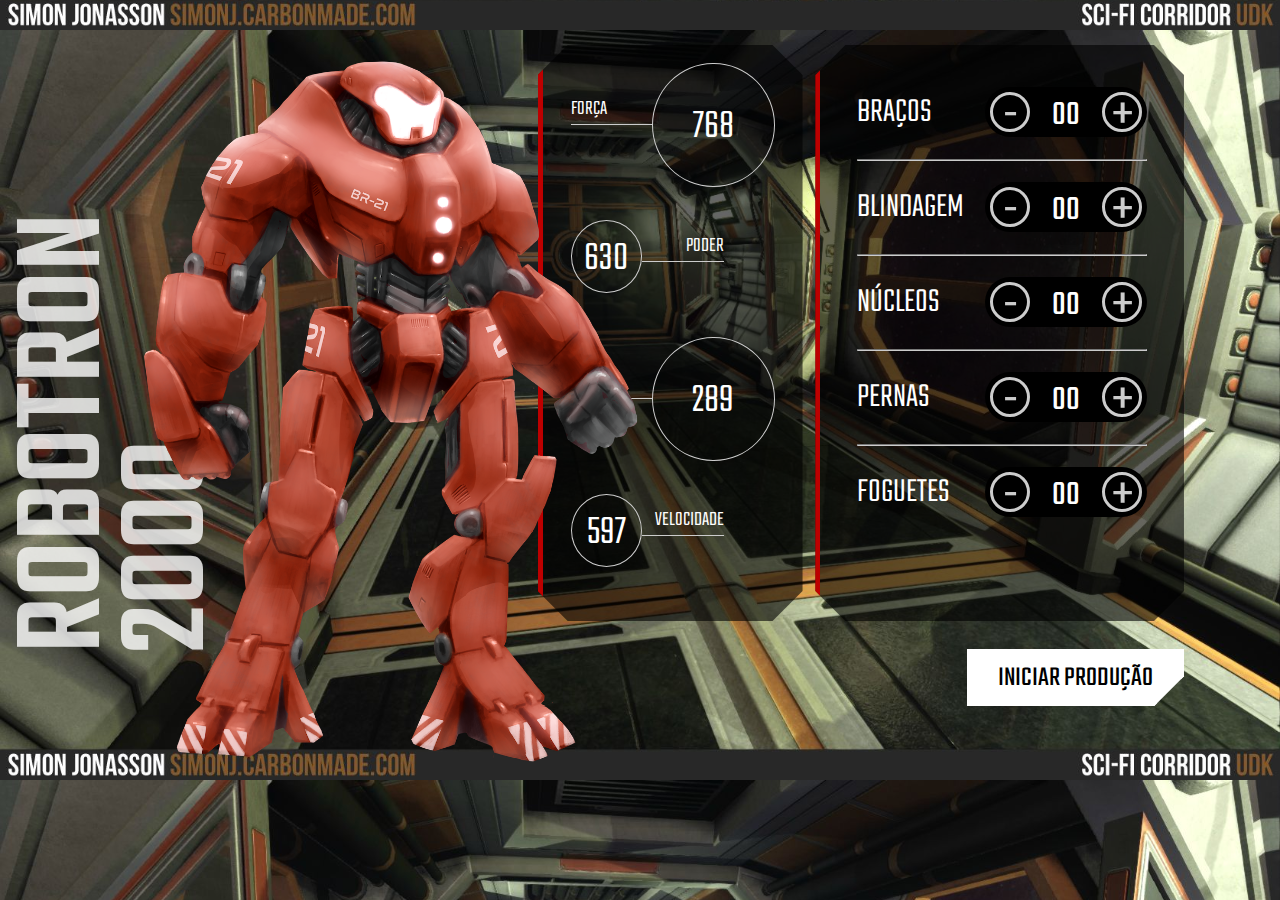
==== index.html @ 1e14768a "Aula 03.4" ====
<!DOCTYPE html>
<html lang="pt-br">
<head>
    <meta charset="UTF-8">
    <meta http-equiv="X-UA-Compatible" content="IE=edge">
    <meta name="viewport" content="width=device-width, initial-scale=1.0">
    <link rel="shortcut icon" type="image/jpg" href="img/favicon.ico"/>
    <title>Robotron 2000</title>

    <link rel="stylesheet" href="css/style.css">
    <link rel="preconnect" href="https://fonts.googleapis.com">
    <link rel="preconnect" href="https://fonts.gstatic.com" crossorigin>
    <link href="https://fonts.googleapis.com/css2?family=Teko:wght@300;500&display=swap" rel="stylesheet"> 
</head>
<body>
    <main>
        <section class="robotron">
            <img class="robo" src="img/Robotron 2000 - Vermelho/Robotron 2000 - Vermelho.png" alt="Robotron" id="robotron">
            <figcaption class="titulo">ROBOTRON <br>2000</figcaption>
        </section>

        <section class="box estatisticas">
            <div class="estatistica">
                <p class="estatistica-titulo">Força</p>
                <div class="estatistica-valor">
                    <p class="estatistica-numero">768</p>
                </div>
            </div>
            <div class="estatistica">
                <p class="estatistica-titulo">Poder</p>
                <div class="estatistica-valor">
                    <p class="estatistica-numero">630</p>
                </div>
            </div>
            <div class="estatistica">
                <p class="estatistica-titulo">Energia</p>
                <div class="estatistica-valor">
                    <p class="estatistica-numero">289</p>
                </div>
            </div>
            <div class="estatistica">
                <p class="estatistica-titulo">Velocidade</p>
                <div class="estatistica-valor">
                    <p class="estatistica-numero">597</p>
                </div>
            </div>
        </section>

        <section class="equipamentos">
            <form action="" class="montador">
                <div class="box montador-conteudo">
                    <div class="peca">
                        <label for="" class="peca-titulo">Braços</label>
                        <div class="controle">
                            <buttom class="controle-ajuste subtrair">-</buttom>
                            <input type="text" class="controle-contador" value="00" id="braco">
                            <buttom class="controle-ajuste somar">+</buttom>
                        </div>
                    </div>
                    <hr class="linha">
                    <div class="peca">
                        <label for="" class="peca-titulo">Blindagem</label>
                        <div class="controle">
                            <buttom class="controle-ajuste subtrair">-</buttom>
                            <input type="text" class="controle-contador" value="00">
                            <buttom class="controle-ajuste somar">+</buttom>
                        </div>
                    </div>
                    <hr class="linha">
                    <div class="peca">
                        <label for="" class="peca-titulo">Núcleos</label>
                        <div class="controle">
                            <buttom class="controle-ajuste subtrair">-</buttom>
                            <input type="text" class="controle-contador" value="00">
                            <buttom class="controle-ajuste somar">+</buttom>
                        </div>
                    </div>
                    <hr class="linha">
                    <div class="peca">
                        <label for="" class="peca-titulo">Pernas</label>
                        <div class="controle">
                            <buttom class="controle-ajuste subtrair">-</buttom>
                            <input type="text" class="controle-contador" value="00">
                            <buttom class="controle-ajuste somar">+</buttom>
                        </div>
                    </div>
                    <hr class="linha">
                    <div class="peca">
                        <label for="" class="peca-titulo">Foguetes</label>
                        <div class="controle">
                            <buttom class="controle-ajuste subtrair">-</buttom>
                            <input type="text" class="controle-contador" value="00">
                            <buttom class="controle-ajuste somar">+</buttom>
                        </div>
                    </div>
                </div>
                <input type="submit" value="Iniciar produção" class="producao" id="producao">
            </form>
        </section>
    </main>
</body>
<script src="js/script.js"></script>
</html>
---- css/style.css ----
:root {
    --main-cinza: #CCCCCC;
    --main-branco: #FFFFFF;
    --main-preto: #000000;
    --main-vermelho: #bd0000;
}

* {
    box-sizing: border-box;
}

body {
    background: url(../img/fundo2.jpg);
    background-position: center center;
    background-size: 100% auto;
    padding: 0;
    margin: 0;
    font-weight: 300;
}

body, input {
    font-family: 'Teko', sans-serif;
}

main {
    width: 80vw;
    height: 80vh;
    margin: 10vh 8vw 10vh 12vw;
    display: flex;
    gap: 1vw;
}

.robotron {
    background: url(../img/estrutura.png) no-repeat;
    background-position: center center;
    margin: 0;
    flex-basis: 40%;
    position: relative;
}

.robo {
    height: 110%;
    z-index: 1;
    position: absolute;
    left: -20%;
    top: -5%;
}

.titulo {
    transform: rotate(180deg);
    font-weight: 500;
    font-size: 130px;
    position: absolute;
    bottom: 7rem;
    left: -3rem;
    line-height: 0.8;
    writing-mode: vertical-rl;
    text-orientation: mixed;
    color: rgba(255,255,255,0.8)
}

.box {
    background: rgba(0,0,0,0.6);
    clip-path: polygon(calc(100% - 30px) 0, 100% 30px, 100% calc(100% - 30px), calc(100% - 30px) 100%, 30px 100%, 0 calc(100% - 30px), 0 30px, 30px 0);
    border-left: 5px solid var(--main-vermelho);
    height: 80%;
}

/****************************** Equipamentos *****/

.equipamentos {
    flex-basis: 32%;
}

.montador {
    height: 100%;;
}

.montador-conteudo {
    padding: 2em 10%;
}

.peca {
    padding: 1em 0;
}

.peca-titulo {
    color: var(--main-branco);
    text-transform: uppercase;
    font-size: 2.5em;
}

.controle {
    background: var(--main-preto);
    border-radius: 25px;
    float: right;
    display: inline-flex;
    padding: 5px;
    align-items: center;
    align-self: flex-end;
}

.controle-contador {
    width: 40px;
    height: 35px;
    background: none;
    border: 0;
    margin: 0 1rem;
    color: var(--main-branco);
    text-align: center;
    font-size: 2.5em;
    display: inline-flex;
    align-items: center;
    padding-top: 8px;
}

.controle-ajuste {
    display: inline-block;
    width: 40px;
    height: 40px;
    line-height: 44px;
    border-radius: 50%;
    color: var(--main-cinza);
    font-size: 4em;
    background: var(--main-preto);
    text-align: center;
    border: 3px solid var(--main-cinza);
    cursor: pointer;
}

.linha {
    border-color: var(--main-cinza);
}

.producao {
    margin-top: 1em;
    font-size: 2em;
    text-transform: uppercase;
    padding: 0.2em 1em;
    float: right;
    border: 3px solid var(--main-branco);
    background: var(--main-branco);
    clip-path: polygon(100% 0, 100% calc(100% - 30px), calc(100% - 30px) 100%, 0 100%, 0 0);
    cursor: pointer;
}

.producao:hover {
    background: var(--main-preto);
    color: var(--main-branco)
}



/****************************** Estatísticas *****/
.estatisticas {
    flex-basis: 23%;
    padding: 2em 2em 0;
}

.estatistica {
    color: var(--main-branco);
    display: flex;
    align-items: flex-start;
    height: 25%;
}

.estatistica-titulo {
    font-size: 1.5em;
    border-bottom: 1px solid var(--main-cinza);
    flex-basis: 40%;
    text-transform: uppercase;
    order: 1
}

.estatistica-valor {
    flex-basis: 60%;
    position: relative;
    margin: 10px 0 0;
    order: 2;
    margin: -10px 0 0;
}

.estatistica-valor::after {
    content: "";
    display: block;
    padding-bottom: 100%;
    border: 1px solid var(--main-cinza);
    border-radius: 50%;
}

.estatistica-numero {
    position: absolute;
    top: 50%;
    transform: translateY(-46%);
    width: 100%;
    line-height: 100%;
    text-align: center;
    font-size: 3em;
    margin: 0;
}

.estatistica:nth-child(2n) .estatistica-titulo {
    order: 2;
    text-align: right;
}

.estatistica:nth-child(2n) .estatistica-valor {
    order: 1;
    flex-basis: 35%;
    margin: 10px 0 0;
}

@media screen and (max-width: 1600px) {
    body { 
        font-size: 14px;
    }
    main {
        width: 90vw;
        height: 80vh;
        margin: 5vh auto;
    }
}

@media screen and (max-width: 1200px) {
    body { 
        font-size: 13px;
    }

    main {
        width: 96vw;
        height: 80vh;
        margin: 10vh auto;
    }
}
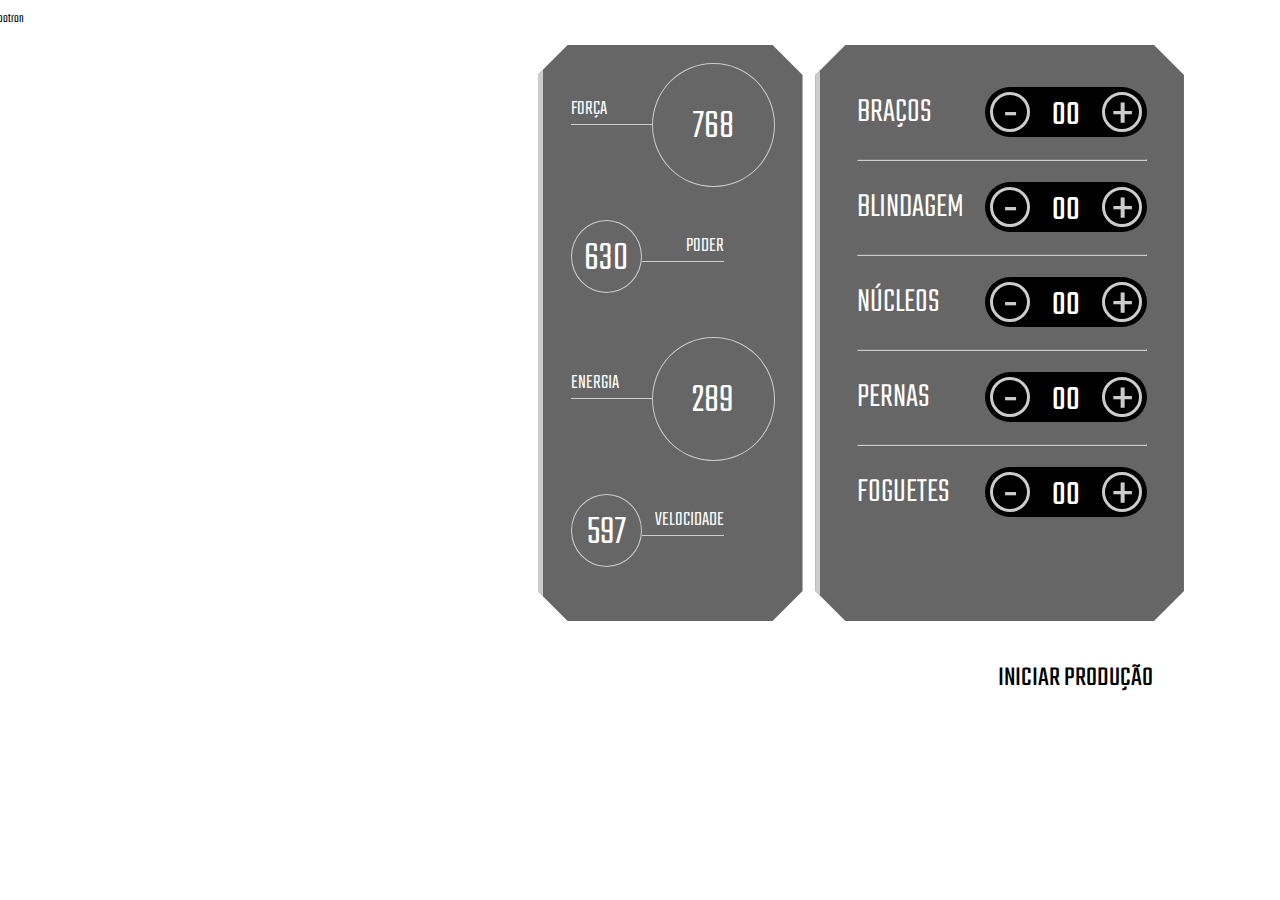
==== commit 68be7f48: "retornando ao projeto do professor" ====
--- a/index.html
+++ b/index.html
@@ -1,5 +1,5 @@
 <!DOCTYPE html>
-<html lang="pt-br">
+<html lang="en">
 <head>
     <meta charset="UTF-8">
     <meta http-equiv="X-UA-Compatible" content="IE=edge">
@@ -15,7 +15,7 @@
 <body>
     <main>
         <section class="robotron">
-            <img class="robo" src="img/Robotron 2000 - Vermelho/Robotron 2000 - Vermelho.png" alt="Robotron" id="robotron">
+            <img class="robo" src="img/robotron.png" alt="Robotron">
             <figcaption class="titulo">ROBOTRON <br>2000</figcaption>
         </section>
 
@@ -52,45 +52,45 @@
                     <div class="peca">
                         <label for="" class="peca-titulo">Braços</label>
                         <div class="controle">
-                            <buttom class="controle-ajuste subtrair">-</buttom>
-                            <input type="text" class="controle-contador" value="00" id="braco">
-                            <buttom class="controle-ajuste somar">+</buttom>
+                            <buttom class="controle-ajuste" data-controle="-">-</buttom>
+                            <input type="text" class="controle-contador" value="00" data-contador>
+                            <buttom class="controle-ajuste" data-controle="+">+</buttom>
                         </div>
                     </div>
                     <hr class="linha">
                     <div class="peca">
                         <label for="" class="peca-titulo">Blindagem</label>
                         <div class="controle">
-                            <buttom class="controle-ajuste subtrair">-</buttom>
+                            <buttom class="controle-ajuste">-</buttom>
                             <input type="text" class="controle-contador" value="00">
-                            <buttom class="controle-ajuste somar">+</buttom>
+                            <buttom class="controle-ajuste">+</buttom>
                         </div>
                     </div>
                     <hr class="linha">
                     <div class="peca">
                         <label for="" class="peca-titulo">Núcleos</label>
                         <div class="controle">
-                            <buttom class="controle-ajuste subtrair">-</buttom>
+                            <buttom class="controle-ajuste">-</buttom>
                             <input type="text" class="controle-contador" value="00">
-                            <buttom class="controle-ajuste somar">+</buttom>
+                            <buttom class="controle-ajuste">+</buttom>
                         </div>
                     </div>
                     <hr class="linha">
                     <div class="peca">
                         <label for="" class="peca-titulo">Pernas</label>
                         <div class="controle">
-                            <buttom class="controle-ajuste subtrair">-</buttom>
+                            <buttom class="controle-ajuste">-</buttom>
                             <input type="text" class="controle-contador" value="00">
-                            <buttom class="controle-ajuste somar">+</buttom>
+                            <buttom class="controle-ajuste">+</buttom>
                         </div>
                     </div>
                     <hr class="linha">
                     <div class="peca">
                         <label for="" class="peca-titulo">Foguetes</label>
                         <div class="controle">
-                            <buttom class="controle-ajuste subtrair">-</buttom>
+                            <buttom class="controle-ajuste">-</buttom>
                             <input type="text" class="controle-contador" value="00">
-                            <buttom class="controle-ajuste somar">+</buttom>
+                            <buttom class="controle-ajuste">+</buttom>
                         </div>
                     </div>
                 </div>
@@ -98,6 +98,7 @@
             </form>
         </section>
     </main>
+
+    <script src="js/main.js"></script>
 </body>
-<script src="js/script.js"></script>
 </html>--- a/css/style.css
+++ b/css/style.css
@@ -2,7 +2,6 @@
     --main-cinza: #CCCCCC;
     --main-branco: #FFFFFF;
     --main-preto: #000000;
-    --main-vermelho: #bd0000;
 }
 
 * {
@@ -10,9 +9,9 @@
 }
 
 body {
-    background: url(../img/fundo2.jpg);
+    background: url(../img/fundo.jpg);
     background-position: center center;
-    background-size: 100% auto;
+    background-size: cover cover;
     padding: 0;
     margin: 0;
     font-weight: 300;
@@ -62,7 +61,7 @@
 .box {
     background: rgba(0,0,0,0.6);
     clip-path: polygon(calc(100% - 30px) 0, 100% 30px, 100% calc(100% - 30px), calc(100% - 30px) 100%, 30px 100%, 0 calc(100% - 30px), 0 30px, 30px 0);
-    border-left: 5px solid var(--main-vermelho);
+    border-left: 5px solid var(--main-cinza);
     height: 80%;
 }
 
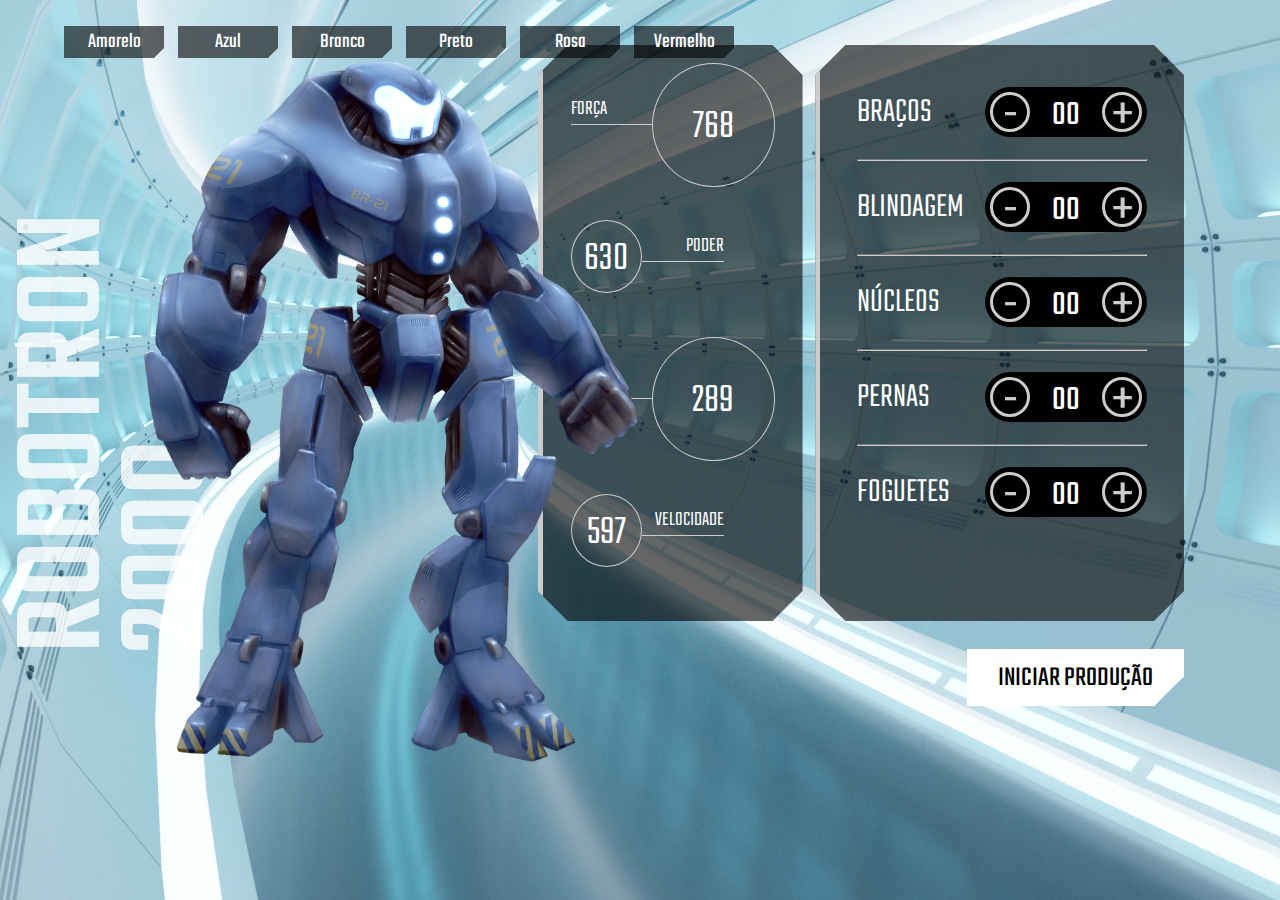
==== commit 5caf2263: "Aula 05.7" ====
--- a/index.html
+++ b/index.html
@@ -1,12 +1,11 @@
 <!DOCTYPE html>
-<html lang="en">
+<html lang="pt-br">
 <head>
     <meta charset="UTF-8">
     <meta http-equiv="X-UA-Compatible" content="IE=edge">
     <meta name="viewport" content="width=device-width, initial-scale=1.0">
     <link rel="shortcut icon" type="image/jpg" href="img/favicon.ico"/>
     <title>Robotron 2000</title>
-
     <link rel="stylesheet" href="css/style.css">
     <link rel="preconnect" href="https://fonts.googleapis.com">
     <link rel="preconnect" href="https://fonts.gstatic.com" crossorigin>
@@ -23,25 +22,25 @@
             <div class="estatistica">
                 <p class="estatistica-titulo">Força</p>
                 <div class="estatistica-valor">
-                    <p class="estatistica-numero">768</p>
+                    <p class="estatistica-numero" data-estatistica="forca">768</p>
                 </div>
             </div>
             <div class="estatistica">
                 <p class="estatistica-titulo">Poder</p>
                 <div class="estatistica-valor">
-                    <p class="estatistica-numero">630</p>
+                    <p class="estatistica-numero" data-estatistica="poder">630</p>
                 </div>
             </div>
             <div class="estatistica">
                 <p class="estatistica-titulo">Energia</p>
                 <div class="estatistica-valor">
-                    <p class="estatistica-numero">289</p>
+                    <p class="estatistica-numero" data-estatistica="energia">289</p>
                 </div>
             </div>
             <div class="estatistica">
                 <p class="estatistica-titulo">Velocidade</p>
                 <div class="estatistica-valor">
-                    <p class="estatistica-numero">597</p>
+                    <p class="estatistica-numero" data-estatistica="velocidade">597</p>
                 </div>
             </div>
         </section>
@@ -52,49 +51,61 @@
                     <div class="peca">
                         <label for="" class="peca-titulo">Braços</label>
                         <div class="controle">
-                            <buttom class="controle-ajuste" data-controle="-">-</buttom>
+                            <buttom class="controle-ajuste" data-controle="-" data-peca="bracos">-</buttom>
                             <input type="text" class="controle-contador" value="00" data-contador>
-                            <buttom class="controle-ajuste" data-controle="+">+</buttom>
+                            <buttom class="controle-ajuste" data-controle="+" data-peca="bracos">+</buttom>
                         </div>
                     </div>
                     <hr class="linha">
                     <div class="peca">
                         <label for="" class="peca-titulo">Blindagem</label>
                         <div class="controle">
-                            <buttom class="controle-ajuste">-</buttom>
-                            <input type="text" class="controle-contador" value="00">
-                            <buttom class="controle-ajuste">+</buttom>
+                            <buttom class="controle-ajuste" data-controle="-" data-peca="blindagem">-</buttom>
+                            <input type="text" class="controle-contador" value="00" data-contador>
+                            <buttom class="controle-ajuste" data-controle="+" data-peca="blindagem">+</buttom>
                         </div>
                     </div>
                     <hr class="linha">
                     <div class="peca">
                         <label for="" class="peca-titulo">Núcleos</label>
                         <div class="controle">
-                            <buttom class="controle-ajuste">-</buttom>
-                            <input type="text" class="controle-contador" value="00">
-                            <buttom class="controle-ajuste">+</buttom>
+                            <buttom class="controle-ajuste" data-controle="-" data-peca="nucleos">-</buttom>
+                            <input type="text" class="controle-contador" value="00" data-contador>
+                            <buttom class="controle-ajuste" data-controle="+" data-peca="nucleos">+</buttom>
                         </div>
                     </div>
                     <hr class="linha">
                     <div class="peca">
                         <label for="" class="peca-titulo">Pernas</label>
                         <div class="controle">
-                            <buttom class="controle-ajuste">-</buttom>
-                            <input type="text" class="controle-contador" value="00">
-                            <buttom class="controle-ajuste">+</buttom>
+                            <buttom class="controle-ajuste" data-controle="-" data-peca="pernas">-</buttom>
+                            <input type="text" class="controle-contador" value="00" data-contador>
+                            <buttom class="controle-ajuste" data-controle="+" data-peca="pernas">+</buttom>
                         </div>
                     </div>
                     <hr class="linha">
                     <div class="peca">
                         <label for="" class="peca-titulo">Foguetes</label>
                         <div class="controle">
-                            <buttom class="controle-ajuste">-</buttom>
-                            <input type="text" class="controle-contador" value="00">
-                            <buttom class="controle-ajuste">+</buttom>
+                            <buttom class="controle-ajuste" data-controle="-" data-peca="foguetes">-</buttom>
+                            <input type="text" class="controle-contador" value="00" data-contador>
+                            <buttom class="controle-ajuste" data-controle="+" data-peca="foguetes">+</buttom>
                         </div>
                     </div>
                 </div>
-                <input type="submit" value="Iniciar produção" class="producao" id="producao">
+
+                <div class="botoes">
+                    <div class="muda-cores">
+                        <input type="button" value="amarelo" class="cor" id="cor-amarelo">
+                        <input type="button" class="cor" id="cor-azul" value="Azul">
+                        <input type="button" class="cor" id="cor-branco" value="branco">
+                        <input type="button" class="cor" id="cor-preto" value="preto">
+                        <input type="button" class="cor" id="cor-rosa" value="rosa">
+                        <input type="button" class="cor" id="cor-vermelho" value="vermelho">
+                    </div>
+                    <input type="submit" value="Iniciar produção" class="producao" id="producao">
+                </div>
+               
             </form>
         </section>
     </main>
--- a/css/style.css
+++ b/css/style.css
@@ -2,6 +2,7 @@
     --main-cinza: #CCCCCC;
     --main-branco: #FFFFFF;
     --main-preto: #000000;
+    --box-cinza: rgba(0,0,0,0.6);
 }
 
 * {
@@ -9,7 +10,7 @@
 }
 
 body {
-    background: url(../img/fundo.jpg);
+    background: url(../img/fundoorg.jpg);
     background-position: center center;
     background-size: cover cover;
     padding: 0;
@@ -59,7 +60,7 @@
 }
 
 .box {
-    background: rgba(0,0,0,0.6);
+    background: var(--box-cinza);
     clip-path: polygon(calc(100% - 30px) 0, 100% 30px, 100% calc(100% - 30px), calc(100% - 30px) 100%, 30px 100%, 0 calc(100% - 30px), 0 30px, 30px 0);
     border-left: 5px solid var(--main-cinza);
     height: 80%;
@@ -131,16 +132,19 @@
     border-color: var(--main-cinza);
 }
 
+.botoes input {
+    cursor: pointer;
+    margin-top: 1em;
+}
+
 .producao {
-    margin-top: 1em;
+    float: right;
     font-size: 2em;
     text-transform: uppercase;
     padding: 0.2em 1em;
-    float: right;
     border: 3px solid var(--main-branco);
     background: var(--main-branco);
     clip-path: polygon(100% 0, 100% calc(100% - 30px), calc(100% - 30px) 100%, 0 100%, 0 0);
-    cursor: pointer;
 }
 
 .producao:hover {
@@ -148,7 +152,53 @@
     color: var(--main-branco)
 }
 
-
+.muda-cores {
+    position: absolute;
+    top: 5px;
+    left: 5vw;
+    display: flex;
+    gap: 1em;
+}
+
+.muda-cores .cor {
+    font-size: 1.5em;
+    border: none;
+    width: 100px;
+    clip-path: polygon(100% 0, 100% calc(100% - 10px), calc(100% - 10px) 100%, 0 100%, 0 0);
+    background-color: var(--box-cinza);
+    color: white;
+    text-transform: capitalize;
+}
+
+#cor-amarelo:hover {
+    color: black;
+    background-color: rgb(204, 204, 20);
+}
+
+#cor-azul:hover {
+    color: white;
+    background-color: rgb(84, 71, 201);
+}
+
+#cor-branco:hover {
+    color: black;
+    background-color: rgb(240, 240, 237);
+}
+
+#cor-preto:hover {
+    color: white;
+    background-color: black;
+}
+
+#cor-rosa:hover {
+    color: white;
+    background-color: rgb(204, 20, 133);
+}
+
+#cor-vermelho:hover {
+    color: white;
+    background-color: rgb(204, 48, 20);
+}
 
 /****************************** Estatísticas *****/
 .estatisticas {
